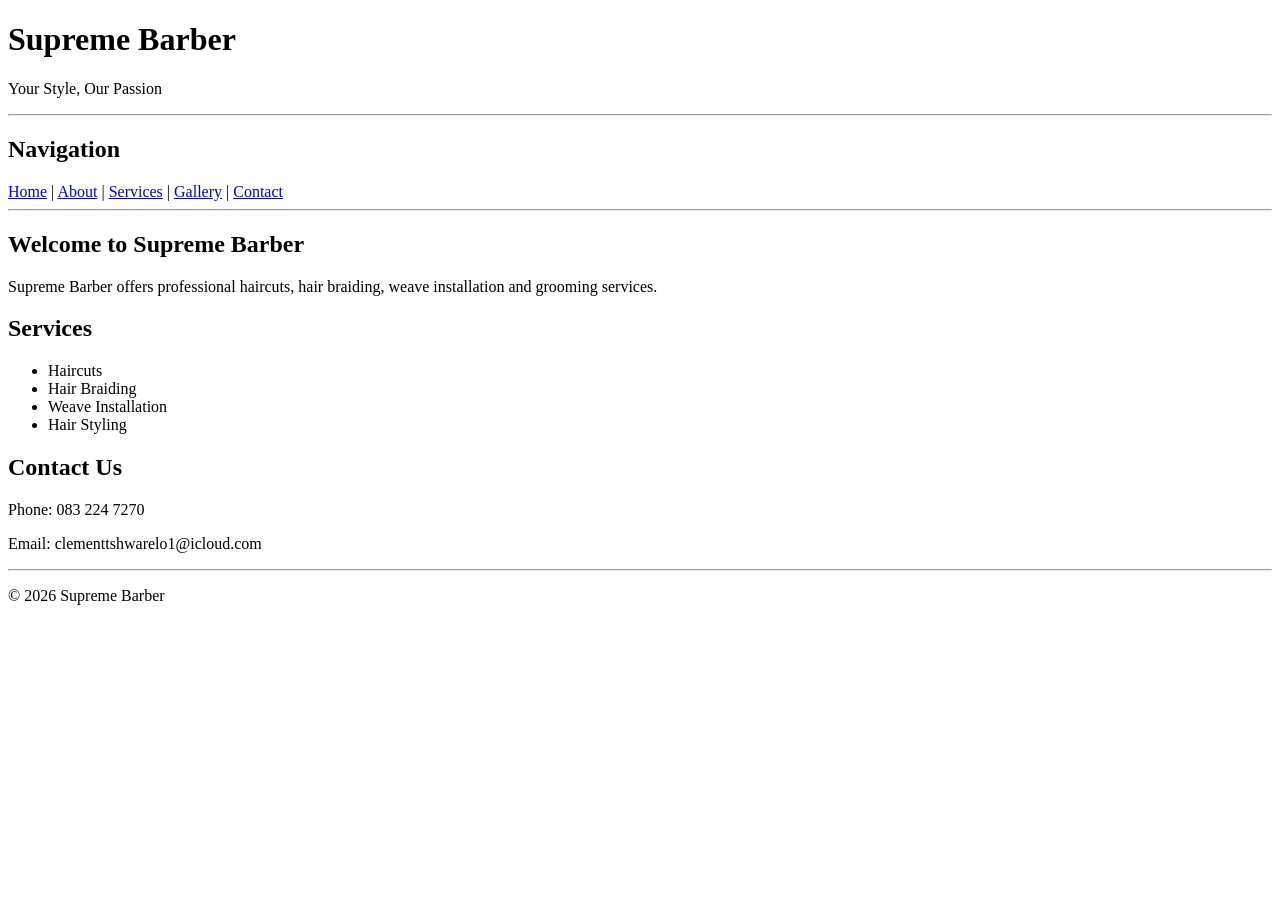
==== index.html @ d0a4ab3b "Initial commit" ====
<!DOCTYPE html>
<html>
<head>
    <title>Supreme Barber</title>
</head>
<body>

    <h1>Supreme Barber</h1>
    <p>Your Style, Our Passion</p>

    <hr>

    <h2>Navigation</h2>

    <a href="#">Home</a> |
    <a href="#">About</a> |
    <a href="#">Services</a> |
    <a href="#">Gallery</a> |
    <a href="#">Contact</a>

    <hr>

    <h2>Welcome to Supreme Barber</h2>

    <p>
        Supreme Barber offers professional haircuts, hair braiding,
        weave installation and grooming services.
    </p>

    <h2>Services</h2>

    <ul>
        <li>Haircuts</li>
        <li>Hair Braiding</li>
        <li>Weave Installation</li>
        <li>Hair Styling</li>
    </ul>

    <h2>Contact Us</h2>

    <p>Phone: 083 224 7270</p>
    <p>Email: clementtshwarelo1@icloud.com</p>

    <hr>

    <p>&copy; 2026 Supreme Barber</p>

</body>
</html>
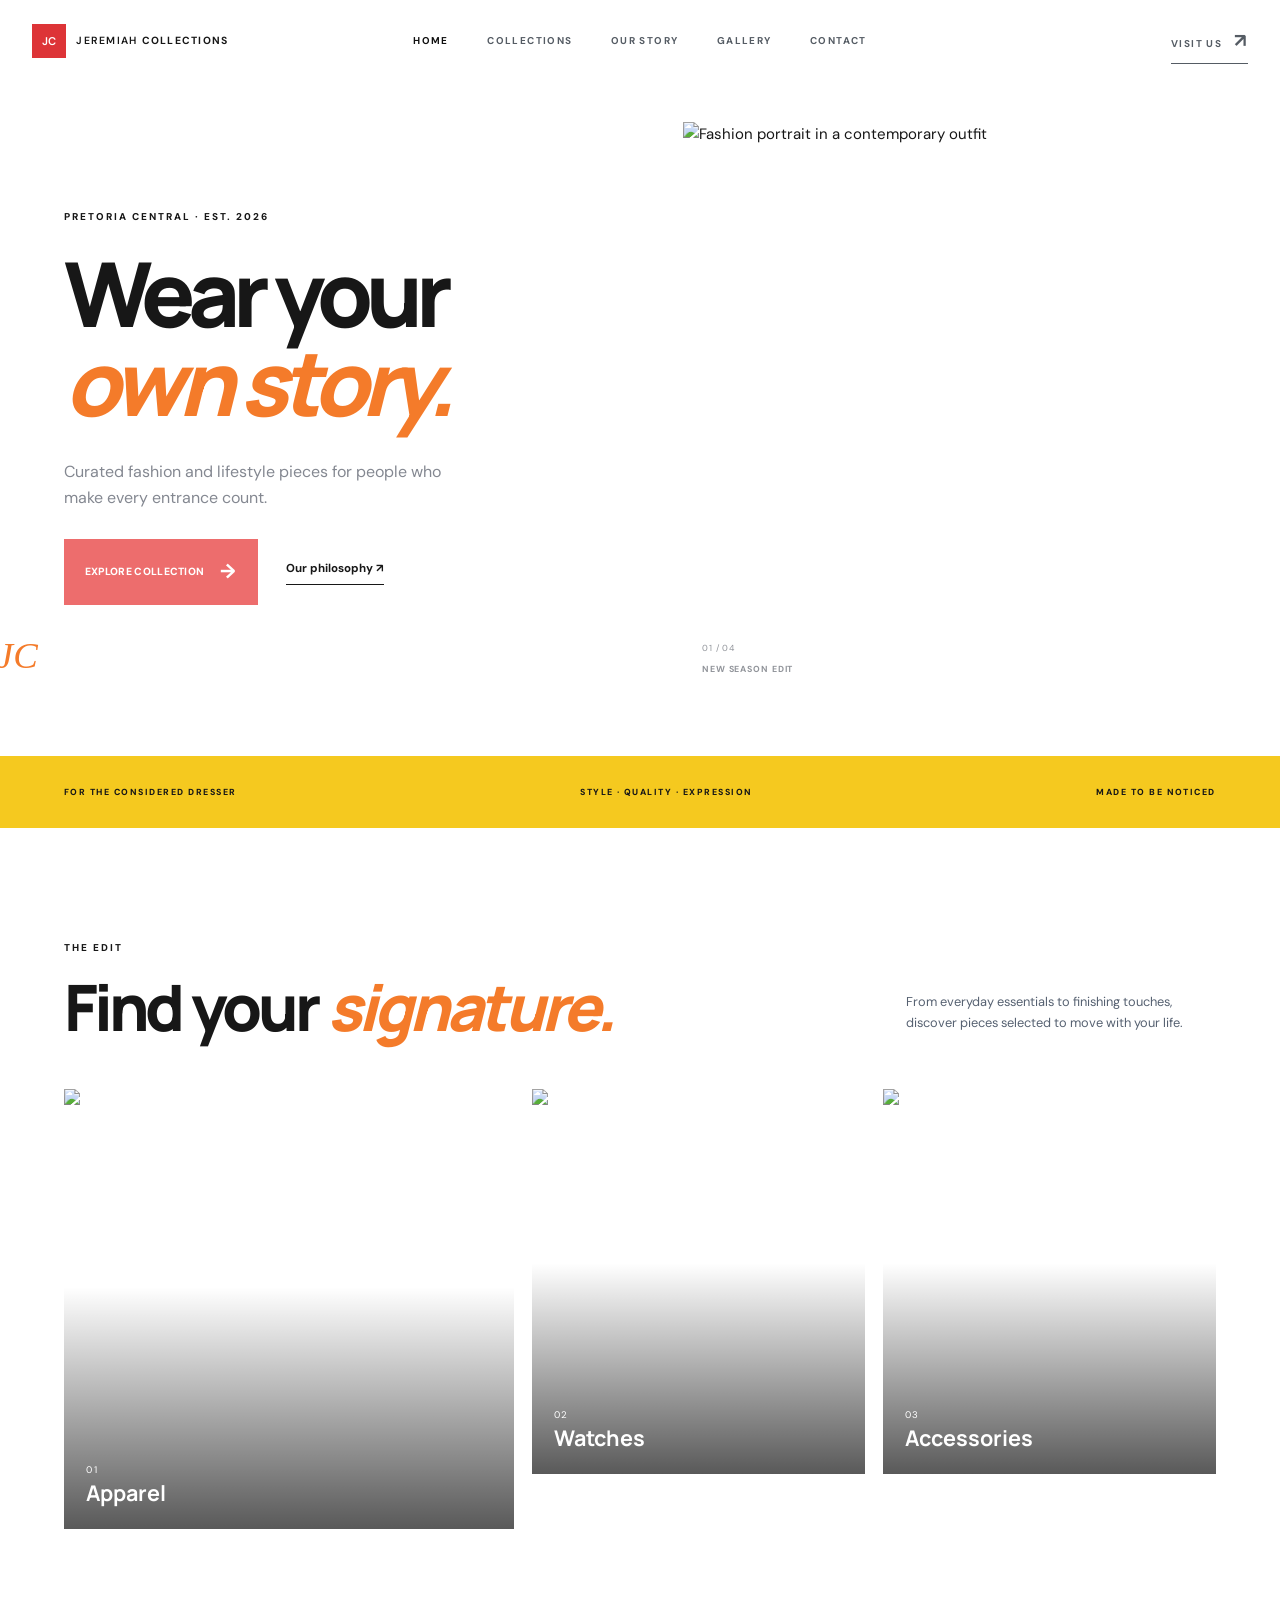
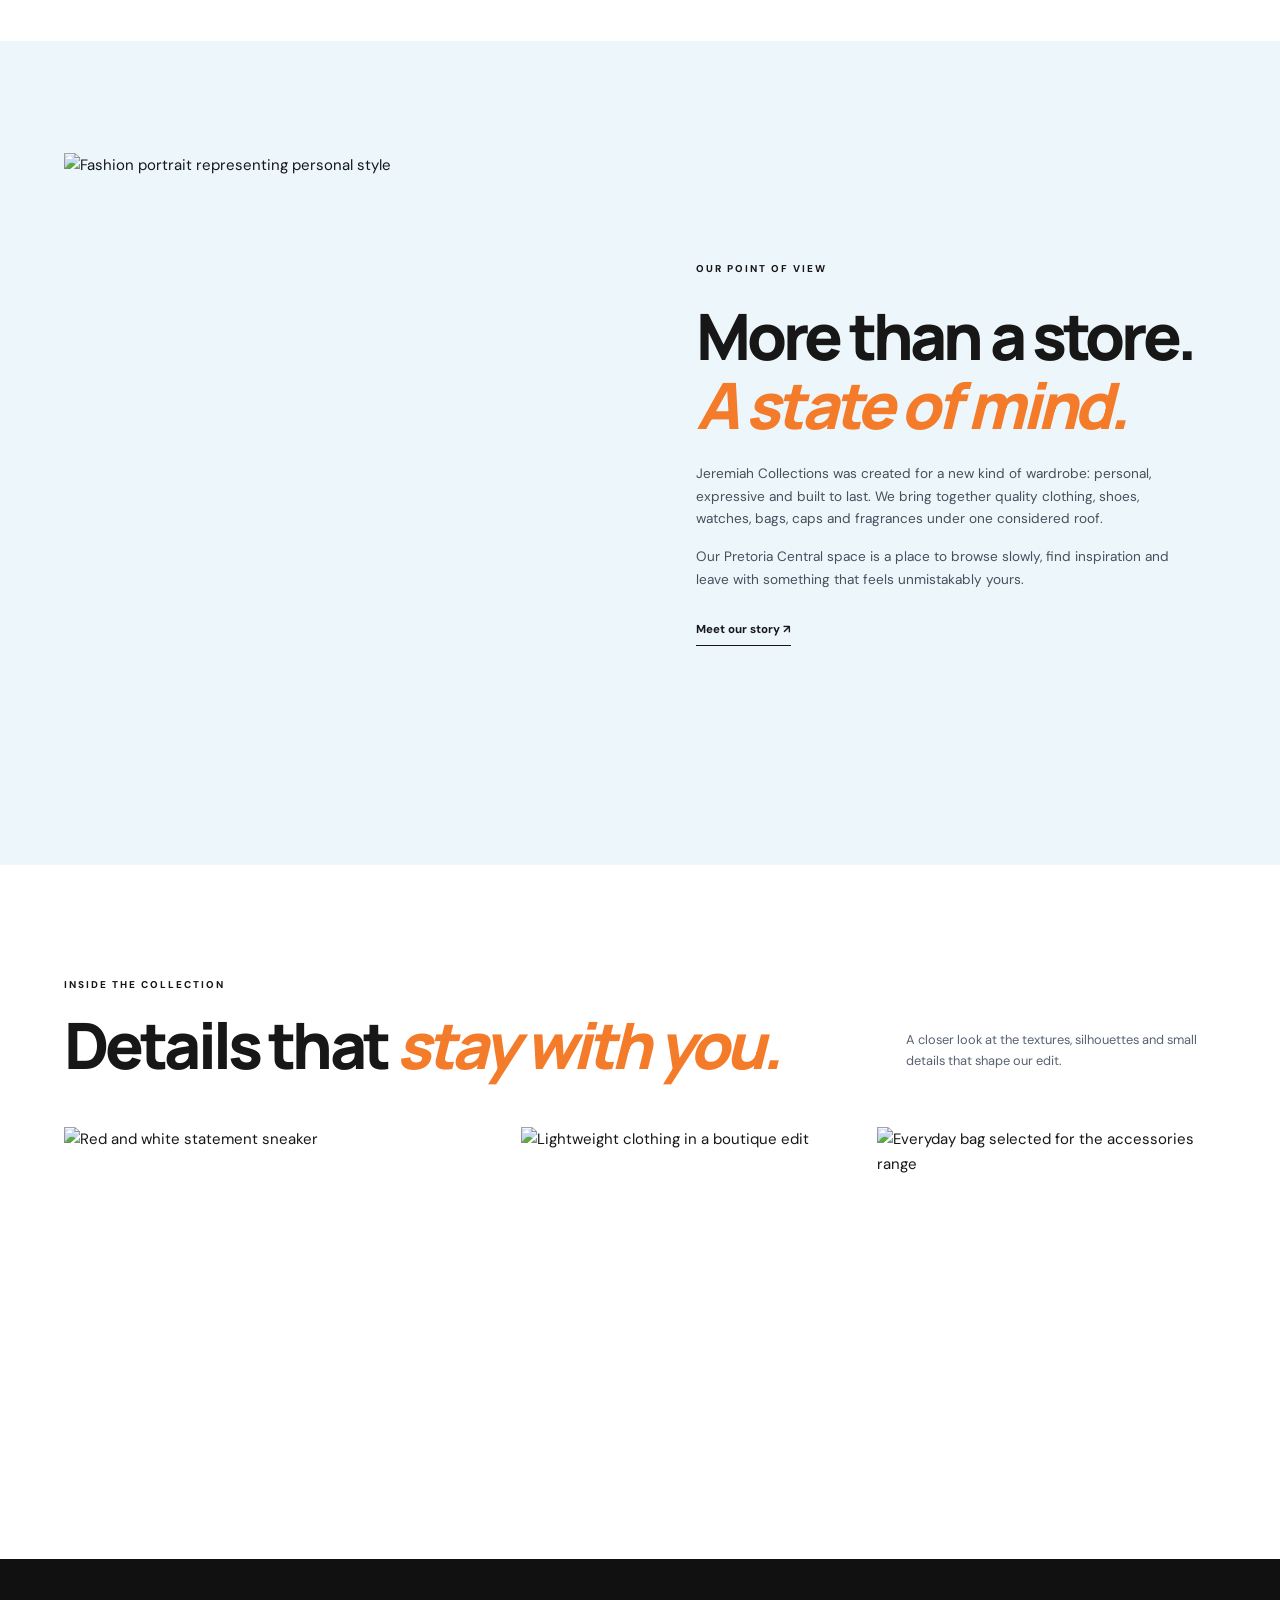
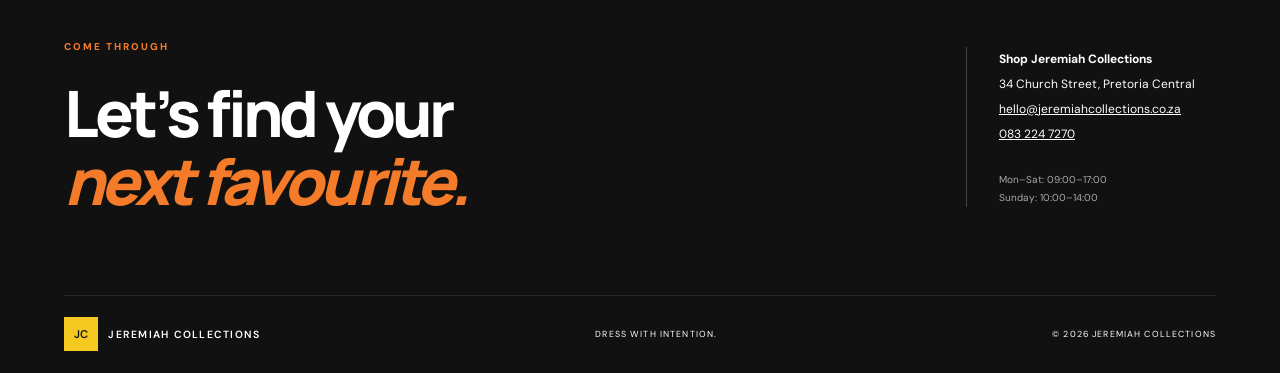
==== commit 582b6ba2: "Complete Jeremiah Collections Part 1 foundation" ====
--- a/index.html
+++ b/index.html
@@ -1,49 +1 @@
-<!DOCTYPE html>
-<html>
-<head>
-    <title>Supreme Barber</title>
-</head>
-<body>
-
-    <h1>Supreme Barber</h1>
-    <p>Your Style, Our Passion</p>
-
-    <hr>
-
-    <h2>Navigation</h2>
-
-    <a href="#">Home</a> |
-    <a href="#">About</a> |
-    <a href="#">Services</a> |
-    <a href="#">Gallery</a> |
-    <a href="#">Contact</a>
-
-    <hr>
-
-    <h2>Welcome to Supreme Barber</h2>
-
-    <p>
-        Supreme Barber offers professional haircuts, hair braiding,
-        weave installation and grooming services.
-    </p>
-
-    <h2>Services</h2>
-
-    <ul>
-        <li>Haircuts</li>
-        <li>Hair Braiding</li>
-        <li>Weave Installation</li>
-        <li>Hair Styling</li>
-    </ul>
-
-    <h2>Contact Us</h2>
-
-    <p>Phone: 083 224 7270</p>
-    <p>Email: clementtshwarelo1@icloud.com</p>
-
-    <hr>
-
-    <p>&copy; 2026 Supreme Barber</p>
-
-</body>
-</html>+<!doctype html><html lang="en"><head><meta charset="utf-8"><meta name="viewport" content="width=device-width, initial-scale=1"><meta name="theme-color" content="#ffffff"><link rel="stylesheet" href="css/style.css"><meta name="description" content="Jeremiah Collections brings together considered fashion and lifestyle pieces in Pretoria Central."><title>Home | Jeremiah Collections</title></head><body><a class="skip-link" href="#main">Skip to content</a><header class="topbar"><a class="brand" href="index.html"><span class="monogram">JC</span><span>JEREMIAH <b>COLLECTIONS</b></span></a><nav aria-label="Main navigation"><a aria-current="page" href="index.html">Home</a><a href="services.html">Collections</a><a href="about.html">Our story</a><a href="gallery.html">Gallery</a><a href="contact.html">Contact</a></nav><a class="visit-link" href="contact.html">Visit us <span aria-hidden="true">↗</span></a></header><main id="main"><section class="hero wrap"><div class="hero-copy"><p class="eyebrow">PRETORIA CENTRAL · EST. 2026</p><h1>Wear your<br><em>own story.</em></h1><p class="lead">Curated fashion and lifestyle pieces for people who make every entrance count.</p><div class="actions"><a class="button" href="services.html">Explore collection <span>→</span></a><a class="underlink" href="about.html">Our philosophy ↗</a></div><span class="signature" aria-hidden="true">JC</span></div><div class="hero-visual"><img src="https://images.unsplash.com/photo-1741298856762-1ff2f1204bc8?auto=format&fit=crop&w=1100&q=85" alt="Fashion portrait in a contemporary outfit"><div class="image-tag"><small>01 / 04</small><b>NEW SEASON EDIT</b></div></div></section><section class="yellow-ribbon"><span>FOR THE CONSIDERED DRESSER</span><span>STYLE · QUALITY · EXPRESSION</span><span>MADE TO BE NOTICED</span></section><section class="section wrap"><div class="section-heading"><div><p class="eyebrow">THE EDIT</p><h2>Find your <em>signature.</em></h2></div><p>From everyday essentials to finishing touches, discover pieces selected to move with your life.</p></div><div class="collection-cards"><a class="collection-card apparel" href="services.html#apparel"><img src="https://images.unsplash.com/photo-1767968037382-8eb9c564339f?auto=format&fit=crop&w=900&q=85" alt="Curated garments on a boutique clothing rack"><span class="card-arrow">↗</span><span class="card-label"><small>01</small><b>Apparel</b></span></a><a class="collection-card watch" href="services.html#watches"><img src="https://images.unsplash.com/photo-1661191429893-2b33495a9fac?auto=format&fit=crop&w=900&q=85" alt="Wristwatch detail"><span class="card-arrow">↗</span><span class="card-label"><small>02</small><b>Watches</b></span></a><a class="collection-card accessories" href="services.html#accessories"><img src="https://images.unsplash.com/photo-1543325692-6b03e28e7e99?auto=format&fit=crop&w=900&q=85" alt="Minimal everyday backpack"><span class="card-arrow">↗</span><span class="card-label"><small>03</small><b>Accessories</b></span></a></div></section><section class="story-band"><div class="story wrap"><img src="https://images.unsplash.com/photo-1741298856762-1ff2f1204bc8?auto=format&fit=crop&w=1000&q=85" alt="Fashion portrait representing personal style"><div><p class="eyebrow">OUR POINT OF VIEW</p><h2>More than a store.<br><em>A state of mind.</em></h2><p>Jeremiah Collections was created for a new kind of wardrobe: personal, expressive and built to last. We bring together quality clothing, shoes, watches, bags, caps and fragrances under one considered roof.</p><p>Our Pretoria Central space is a place to browse slowly, find inspiration and leave with something that feels unmistakably yours.</p><a class="underlink" href="about.html">Meet our story ↗</a></div></div></section><section class="section wrap"><div class="section-heading"><div><p class="eyebrow">INSIDE THE COLLECTION</p><h2>Details that <em>stay with you.</em></h2></div><p>A closer look at the textures, silhouettes and small details that shape our edit.</p></div><div class="detail-grid"><img src="https://images.unsplash.com/photo-1767440557966-219b4b09b34f?auto=format&fit=crop&w=900&q=85" alt="Red and white statement sneaker"><img src="https://images.unsplash.com/photo-1767968037382-8eb9c564339f?auto=format&fit=crop&w=900&q=85" alt="Lightweight clothing in a boutique edit"><img src="https://images.unsplash.com/photo-1543325692-6b03e28e7e99?auto=format&fit=crop&w=900&q=85" alt="Everyday bag selected for the accessories range"></div></section></main><footer class="site-footer"><div class="footer-main"><div><p class="eyebrow">COME THROUGH</p><h2>Let’s find your<br><em>next favourite.</em></h2></div><address><b>Shop Jeremiah Collections</b><br>34 Church Street, Pretoria Central<br><a href="mailto:hello@jeremiahcollections.co.za">hello@jeremiahcollections.co.za</a><br><a href="tel:+27832247270">083 224 7270</a><small>Mon–Sat: 09:00–17:00<br>Sunday: 10:00–14:00</small></address></div><div class="footer-bottom"><a class="brand" href="index.html"><span class="monogram">JC</span> JEREMIAH COLLECTIONS</a><span>DRESS WITH INTENTION.</span><span>© 2026 JEREMIAH COLLECTIONS</span></div></footer></body></html>
--- a/css/style.css
+++ b/css/style.css
@@ -0,0 +1 @@
+@import url('https://fonts.googleapis.com/css2?family=DM+Sans:wght@400;500;600;700&family=Manrope:wght@400;500;600;700;800&display=swap');:root{--ink:#171717;--muted:#737780;--orange:#f47b2a;--coral:#ed6d6d;--yellow:#f5c91f;--pale:#edf6fb;--max:1152px}*{box-sizing:border-box}html{scroll-behavior:smooth}body{margin:0;color:var(--ink);background:#fff;font:15px/1.65 'DM Sans',Arial,sans-serif}.skip-link{position:absolute;left:1rem;top:-5rem;background:#111;color:#fff;padding:.7rem;z-index:8}.skip-link:focus{top:1rem}a{color:inherit}.topbar{height:82px;max-width:1320px;margin:auto;padding:0 2rem;display:grid;grid-template-columns:1fr auto 1fr;align-items:center;gap:2rem}.brand{display:flex;align-items:center;gap:.65rem;text-decoration:none;font-size:.65rem;letter-spacing:.12em;font-weight:600;white-space:nowrap}.monogram{display:grid;place-items:center;width:34px;height:34px;background:#dd3437;color:white;letter-spacing:0;font-size:.7rem}.topbar nav{display:flex;gap:clamp(1rem,3vw,3rem)}.topbar nav a,.visit-link{text-decoration:none;text-transform:uppercase;font-size:.62rem;letter-spacing:.14em;font-weight:700;color:#555c64}.topbar nav a[aria-current=page]{color:#101010}.visit-link{justify-self:end;border-bottom:1px solid;padding:.4rem 0}.visit-link span{font-size:1.2rem;margin-left:.5rem}.wrap{width:min(var(--max),calc(100% - 3rem));margin-inline:auto}.hero{min-height:650px;padding-block:2.5rem 4rem;display:grid;grid-template-columns:1.02fr .98fr;align-items:center;gap:4rem}.hero-copy{position:relative;padding:1.5rem 0}.eyebrow{font-size:.62rem;letter-spacing:.2em;font-weight:800;margin:0 0 1.5rem}.hero h1,.page-intro h1{font:800 clamp(3.7rem,7vw,6.6rem)/.99 Manrope,Arial,sans-serif;letter-spacing:-.075em;margin:0 0 2rem}.hero h1 em,.page-intro h1 em,.section-heading h2 em,.story h2 em{font-style:italic;color:var(--orange)}.lead{max-width:390px;color:#848891;font-size:1rem}.actions{display:flex;align-items:center;gap:1.8rem;margin-top:1.7rem}.button{background:var(--coral);color:#fff;text-decoration:none;display:inline-flex;align-items:center;gap:1rem;padding:1.05rem 1.3rem;text-transform:uppercase;font-size:.65rem;font-weight:800;letter-spacing:.03em;border:0;cursor:pointer}.button span{font-size:1.25rem}.underlink{font-size:.72rem;font-weight:700;text-decoration:none;border-bottom:1px solid;padding-bottom:.4rem}.signature{position:absolute;left:-4.2rem;bottom:-3rem;color:var(--orange);font:italic 2.3rem Georgia}.hero-visual{height:570px;position:relative}.hero-visual img{width:100%;height:100%;object-fit:cover;object-position:center 35%}.image-tag{position:absolute;bottom:0;left:0;background:#fff;padding:1rem 1.2rem;display:grid;gap:.4rem}.image-tag small,.image-tag b{font-size:.55rem;letter-spacing:.1em;color:#91949a}.yellow-ribbon{height:72px;background:var(--yellow);display:flex;align-items:center;justify-content:space-between;padding:0 max(calc((100vw - var(--max))/2),3rem);font-size:.55rem;letter-spacing:.17em;font-weight:800}.section{padding-block:7rem}.section-heading{display:flex;align-items:end;justify-content:space-between;gap:3rem;margin-bottom:3rem}.section-heading .eyebrow{margin-bottom:1rem}.section-heading h2,.story h2{font:800 clamp(2.6rem,5vw,4.1rem)/1.08 Manrope,Arial,sans-serif;letter-spacing:-.06em;margin:0}.section-heading>p{max-width:310px;font-size:.8rem;color:#566171;margin:0 0 .5rem}.collection-cards{display:grid;grid-template-columns:1.35fr 1fr 1fr;gap:1.1rem;align-items:start}.collection-card{position:relative;display:block;height:440px;overflow:hidden;color:#fff}.collection-card:nth-child(2){height:385px}.collection-card:nth-child(3){height:385px}.collection-card img{width:100%;height:100%;object-fit:cover;transition:transform .5s}.collection-card:hover img{transform:scale(1.035)}.collection-card:after{content:"";position:absolute;inset:45% 0 0;background:linear-gradient(transparent,rgba(0,0,0,.65))}.card-arrow{position:absolute;z-index:1;top:1.3rem;right:1.3rem;font-size:1.4rem}.card-label{position:absolute;z-index:1;left:1.4rem;bottom:1.4rem;display:grid}.card-label small{font-size:.6rem;letter-spacing:.15em}.card-label b{font:700 1.35rem Manrope}.story-band{background:var(--pale);padding-block:7rem}.story{display:grid;grid-template-columns:1fr 1fr;align-items:center;gap:7rem}.story>img{width:100%;height:600px;object-fit:cover}.story h2{margin-bottom:1.5rem}.story p:not(.eyebrow){font-size:.85rem;color:#46505c;margin:1rem 0;max-width:500px}.story .underlink{display:inline-block;margin-top:.8rem}.detail-grid{display:grid;grid-template-columns:1.3fr 1fr 1fr;gap:1rem}.detail-grid img{width:100%;height:320px;object-fit:cover}.site-footer{background:#111;color:white;padding:5rem max(calc((100vw - var(--max))/2),3rem) 0}.footer-main{display:flex;align-items:center;justify-content:space-between;padding-bottom:5rem}.footer-main .eyebrow{color:var(--orange)}.footer-main h2{font:800 clamp(2.7rem,5vw,4rem)/1.06 Manrope;letter-spacing:-.06em;margin:0}.footer-main h2 em{color:var(--orange)}.footer-main address{font-style:normal;font-size:.75rem;line-height:2.1;border-left:1px solid #444;padding-left:2rem;min-width:250px}.footer-main address a{display:inline-block}.footer-main small{display:block;color:#aaa;margin-top:1.5rem;line-height:1.8}.footer-bottom{min-height:78px;display:flex;align-items:center;justify-content:space-between;border-top:1px solid #292929;font-size:.55rem;letter-spacing:.13em}.footer-bottom .monogram{background:var(--yellow);color:#151515}.page-intro{padding-block:6rem 3rem}.page-intro h1{font-size:clamp(3.4rem,6vw,5.4rem);margin-bottom:1.2rem}.page-intro>p:last-child{max-width:570px;color:var(--muted)}.product-list{padding-top:2rem}.product-list article{display:grid;grid-template-columns:1fr 1fr;gap:4rem;align-items:center;padding:2rem 0 5rem;border-bottom:1px solid #eee;scroll-margin-top:2rem}.product-list article:nth-child(even) img{order:2}.product-list img{width:100%;height:440px;object-fit:cover}.product-list h2,.contact-layout h2{font:800 2.7rem Manrope;letter-spacing:-.05em;margin:.2rem 0}.product-list article p:not(.eyebrow){color:#656b73;max-width:420px}.story-page{padding-block:2rem 8rem}.story-page h2{font-size:2rem;margin-top:2rem}.photo-grid{display:grid;grid-template-columns:repeat(3,1fr);gap:1rem;align-items:start}.photo-grid figure{margin:0;position:relative}.photo-grid figure.tall{grid-row:span 2}.photo-grid img{display:block;width:100%;height:340px;object-fit:cover}.photo-grid .tall img{height:700px}.photo-grid figcaption{font-size:.73rem;padding:.8rem 0}.contact-layout{display:grid;grid-template-columns:1fr 1fr;gap:5rem;padding-top:1rem;padding-bottom:8rem}.contact-layout address{font-style:normal;font-size:1.2rem;line-height:1.8}.contact-layout a{line-height:2}.hours{margin:0}.hours div{display:flex;justify-content:space-between;border-bottom:1px solid #ddd;padding:.75rem 0}.hours dd{margin:0;font-weight:700}.muted{color:var(--muted);font-size:.8rem}.form-wrap{max-width:760px;margin:0 auto 5rem}form{display:grid;gap:.55rem}label{font-weight:700;margin-top:.5rem;font-size:.8rem}input,select,textarea{width:100%;padding:.85rem 1rem;border:1px solid #d6d6d6;background:#fff;font:inherit}textarea{resize:vertical}form .button{justify-self:start;margin-top:1rem}footer a:hover,.topbar nav a:hover{color:var(--orange)}@media(max-width:850px){.topbar{grid-template-columns:1fr auto;height:auto;min-height:75px}.topbar nav{grid-column:1/-1;grid-row:2;justify-content:space-between;padding:0 0 1rem}.visit-link{grid-column:2;grid-row:1}.hero{gap:2rem;min-height:550px}.hero-visual{height:460px}.story{gap:3rem}.story>img{height:480px}.yellow-ribbon{padding-inline:1.5rem}.footer-main{gap:2rem}}@media(max-width:600px){.wrap{width:calc(100% - 2rem)}.topbar{padding:1rem;gap:.6rem}.topbar nav{overflow-x:auto;gap:1.2rem;justify-content:flex-start}.topbar nav a{white-space:nowrap;font-size:.56rem}.brand{font-size:.58rem}.hero{grid-template-columns:1fr;gap:2rem;padding-top:3.5rem}.hero h1{font-size:4.4rem}.hero-visual{height:440px;grid-row:1}.signature{display:none}.actions{gap:1rem;flex-wrap:wrap}.yellow-ribbon{height:auto;min-height:62px;padding:1rem;gap:.5rem;flex-wrap:wrap;font-size:.48rem}.yellow-ribbon span:nth-child(2){display:none}.section{padding-block:4rem}.section-heading{display:block}.section-heading>p{margin-top:1rem}.collection-cards{grid-template-columns:1fr 1fr}.collection-card,.collection-card:nth-child(2),.collection-card:nth-child(3){height:270px}.collection-card:first-child{grid-column:span 2}.story-band{padding-block:4rem}.story{grid-template-columns:1fr;gap:2rem}.story>img{height:440px}.story h2{font-size:2.7rem}.detail-grid{grid-template-columns:1fr 1fr}.detail-grid img{height:230px}.detail-grid img:first-child{grid-column:span 2}.site-footer{padding:3.5rem 1.25rem 0}.footer-main{display:grid;gap:2rem;padding-bottom:3rem}.footer-main address{border-left:0;border-top:1px solid #444;padding:1.3rem 0 0}.footer-bottom{gap:.8rem;flex-wrap:wrap;padding-block:1rem}.footer-bottom span:nth-child(2){display:none}.page-intro{padding-block:4rem 2rem}.product-list article{grid-template-columns:1fr;gap:1.4rem;padding-bottom:3rem}.product-list article:nth-child(even) img{order:0}.product-list img{height:340px}.photo-grid{grid-template-columns:1fr 1fr}.photo-grid figure.tall{grid-row:span 1;grid-column:span 2}.photo-grid .tall img,.photo-grid img{height:300px}.contact-layout{grid-template-columns:1fr;gap:2.5rem;padding-bottom:4rem}}
